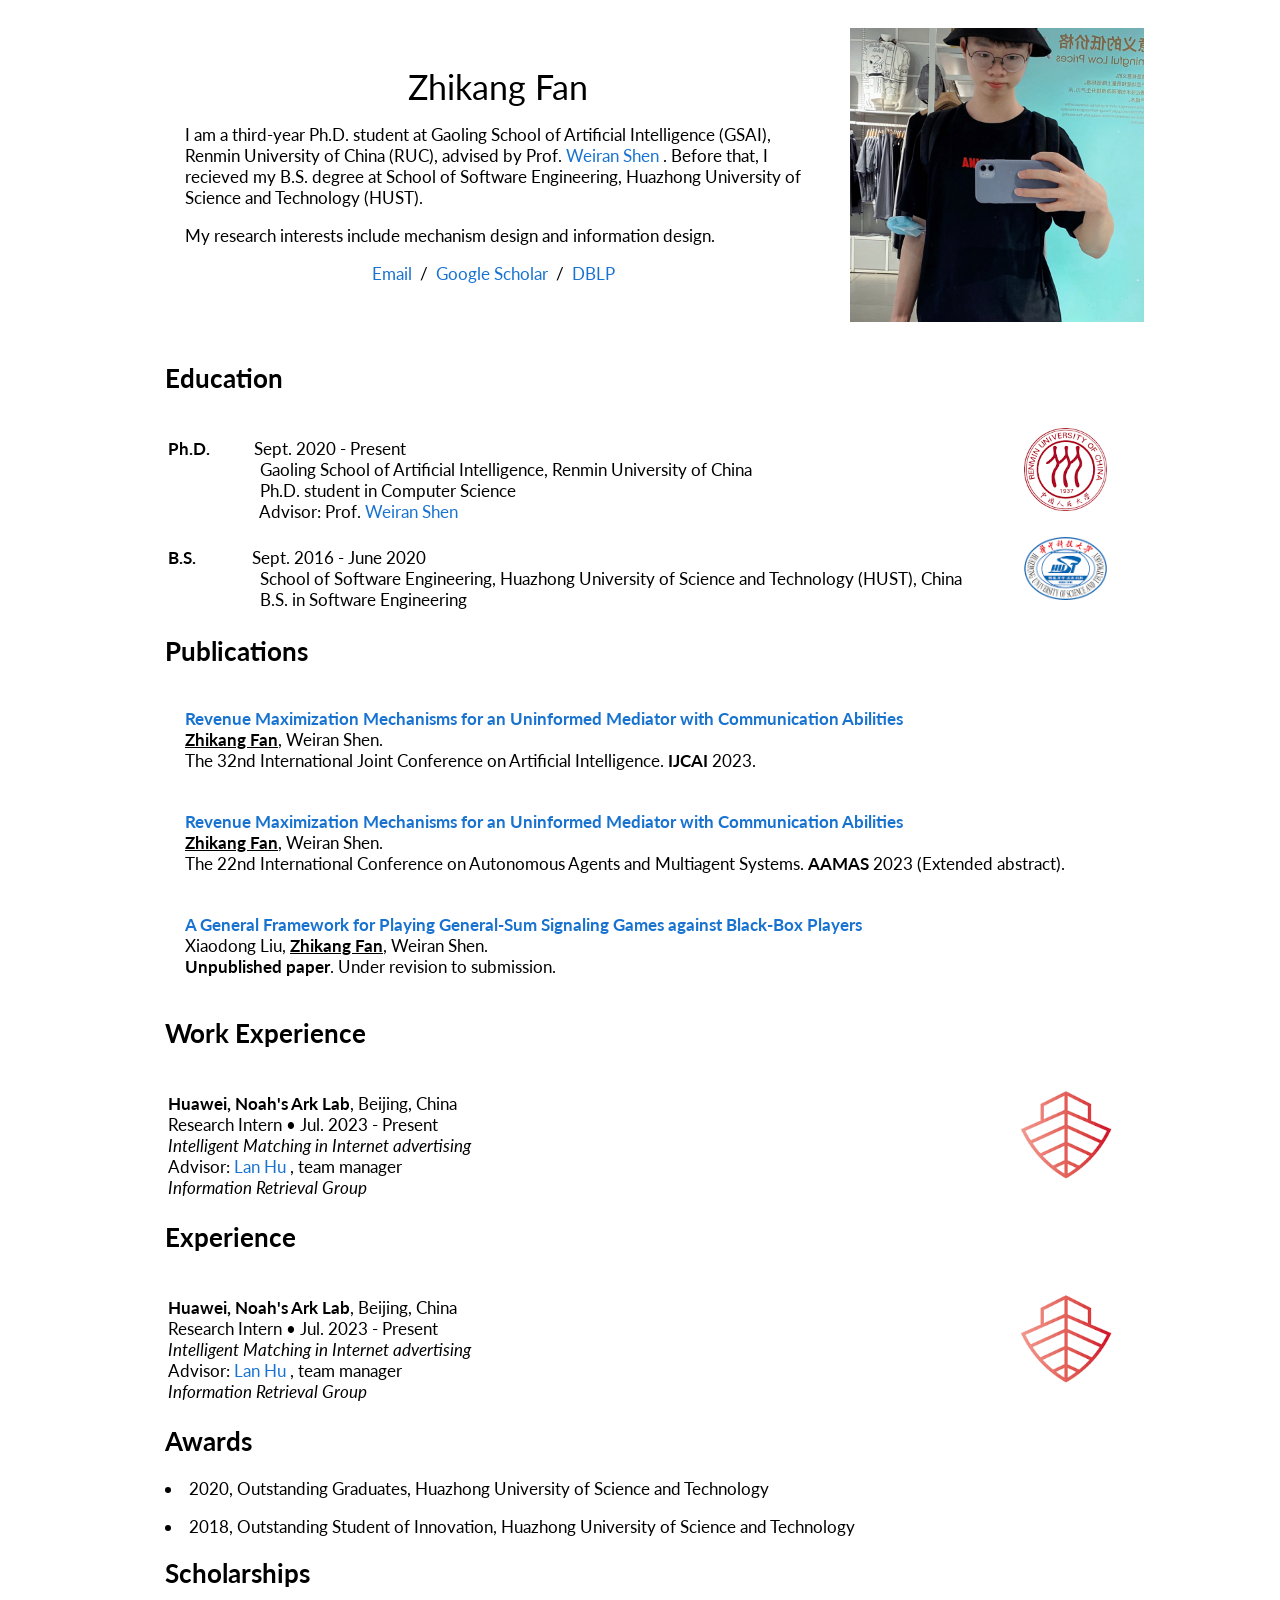
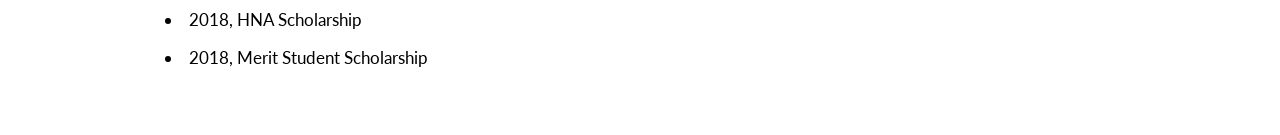
==== index.html @ 3c4a607e "update paper" ====
<!DOCTYPE HTML PUBLIC "-//W3C//DTD HTML 4.01 Transitional//EN">
<html>

<head>
  <meta name=viewport content="width=800">
  <meta name="generator" content="HTML Tidy for Linux/x86 (vers 11 February 2007), see www.w3.org">
  <style type="text/css">
    /* Color scheme stolen from Sergey Karayev */
    
    a {
      color: #1772d0;
      text-decoration: none;
    }
    
    a:focus,
    a:hover {
      color: #f09228;
      text-decoration: none;
    }
    
    body,
    td,
    th,
    tr,
    p,
    a {
      font-family: 'Lato', Verdana, Helvetica, sans-serif;
      font-size: 17px
    }
    
    strong {
      font-family: 'Lato', Verdana, Helvetica, sans-serif;
      font-size: 17px;
    }
    
    heading {
      font-family: 'Lato', Verdana, Helvetica, sans-serif;
      font-size: 24px;
    }
    
    papertitle {
      font-family: 'Lato', Verdana, Helvetica, sans-serif;
      font-size: 17px;
      font-weight: 700
    }
    
    name {
      font-family: 'Lato', Verdana, Helvetica, sans-serif;
      font-size: 34px;
    }
    
    .one {
      width: 160px;
      height: 160px;
      position: relative;
    }
    
    .two {
      width: 160px;
      height: 160px;
      position: absolute;
      transition: opacity .2s ease-in-out;
      -moz-transition: opacity .2s ease-in-out;
      -webkit-transition: opacity .2s ease-in-out;
    }
    
    .fade {
      transition: opacity .2s ease-in-out;
      -moz-transition: opacity .2s ease-in-out;
      -webkit-transition: opacity .2s ease-in-out;
    }
    
    span.highlight {
      background-color: #ffffd0;
    }
  </style>
  <link rel="icon" type="image/png" href="images/UCSD.png">
  <title>Zhikang Fan</title>
  <meta http-equiv="Content-Type" content="text/html; charset=us-ascii">
  <link href='https://fonts.googleapis.com/css?family=Lato:400,700,400italic,700italic' rel='stylesheet' type='text/css'>
</head>

<body>
  <table width="950" border="0" align="center" cellspacing="0" cellpadding="0">
    <tr>
      <td>
        <table width="100%" align="center" border="0" cellspacing="0" cellpadding="20">
          <tr>
            <td width="70%" valign="middle">
              <p align="center">
                <name>Zhikang Fan</name>
              </p>
              <p>I am a third-year Ph.D. student at Gaoling School of Artificial Intelligence (GSAI), Renmin University of China (RUC), 
                advised by Prof. <a href="https://www.weiran-shen.info/"> Weiran Shen </a>. 
                Before that, I recieved my B.S. degree at School of Software Engineering, Huazhong University of Science and Technology (HUST).
              </p>
                 
              </p>
              <p>
                My research interests include mechanism design and information design. 
                
                <!--I am fortunate to be a recipient of <a href="https://research.ibm.com/university/awards/fellowships.html">IBM PhD Fellowship </a>! -->
              </p>
              <!-- <p> In the summer of 2019, I studied at <a href="https://www.ml.cmu.edu/">Machine Learning Department of Carnegie Mellon University (CMU)</a> as research intern, advised by <a href="http://zacklipton.com/"> Prof. Zachary C. Lipton</a> and <a href="http://www.cs.cmu.edu/~epxing/">Prof. Eric P. Xing</a>.
                  During my undergraduate, I was a research assistant at <a href="http://www.thuir.cn/">Information Retrieval Group</a> of Tsinghua University (THU), advised by <a href="http://www.thuir.cn/group/~YQLiu/">Prof. Yiqun Liu</a>. I once interned at <a href="http://eecs.pku.edu.cn/EN/Research/KeyLabs/Detail_KeyLabs/?ID=6136">Key Laboratory of Computational Linguistics</a> of Peking University (PKU) advised by <a href="http://eecs.pku.edu.cn/EN/People/Faculty/Detail/?ID=6027"> Prof. Baobao Chang</a> .  -->
          
              <!-- </p> -->
              <p align=center>
                <a href="mailto:fanzhikang@ruc.edu.cn">Email</a> &nbsp/&nbsp
                <a href="">Google Scholar</a> &nbsp/&nbsp
                <a href="">DBLP</a> &nbsp
                
              </p>
            </td>
            <td width="100%">
              <img src="images/photo.jpg" width="120%">
            </td>
          </tr>
        </table>
      
        <!-- research -->

        <!-- Education -->
        <div class="w3-container w3-padding-32" id="Publications"></div>
            <h2>Education</h2>
            <table>
                <tbody><tr>
                    <td width="90%">
                        <br>
                        <strong>Ph.D.</strong> &nbsp&nbsp&nbsp&nbsp&nbsp&nbsp&nbsp&nbsp&nbsp Sept. 2020 - Present  <br> 
                        &nbsp&nbsp&nbsp&nbsp&nbsp&nbsp&nbsp&nbsp&nbsp &nbsp &nbsp&nbsp &nbsp &nbsp &nbsp&nbsp&nbsp Gaoling School of Artificial Intelligence, Renmin University of China<br>
                        &nbsp&nbsp&nbsp&nbsp&nbsp&nbsp&nbsp&nbsp&nbsp &nbsp &nbsp&nbsp &nbsp &nbsp &nbsp&nbsp&nbsp Ph.D. student in Computer Science
                        <br> &nbsp&nbsp&nbsp&nbsp&nbsp&nbsp&nbsp&nbsp&nbsp &nbsp &nbsp&nbsp &nbsp &nbsp &nbsp&nbsp&nbsp Advisor: Prof. <a href="https://www.weiran-shen.info/"> Weiran Shen </a><br>
                        <!-- &nbsp&nbsp&nbsp&nbsp&nbsp&nbsp&nbsp&nbsp&nbsp &nbsp &nbsp&nbsp &nbsp &nbsp &nbsp&nbsp&nbsp Research interests: algorithmic debiasing  and natural language processing <br> -->
                        <!-- &nbsp&nbsp&nbsp&nbsp&nbsp&nbsp&nbsp&nbsp&nbsp &nbsp &nbsp&nbsp &nbsp &nbsp &nbsp&nbsp&nbsp Jan 2020 to Jan 2025 expected. -->
                    </td>
                    <td width="10%">
                      <img src="images/ruc.png" width="90%" style="display: block; margin-left: auto; margin-right: auto;">
                    </td>
                  </tr>
                  <tr>
                  <td width="90%">
                      <br>
                      <strong> B.S. </strong> &nbsp&nbsp&nbsp&nbsp&nbsp&nbsp&nbsp&nbsp&nbsp&nbsp&nbsp&nbsp Sept. 2016 - June 2020 <br>
                      &nbsp&nbsp&nbsp&nbsp&nbsp&nbsp&nbsp&nbsp&nbsp &nbsp &nbsp&nbsp &nbsp &nbsp &nbsp&nbsp&nbsp School of Software Engineering, Huazhong University of Science and Technology (HUST), China<br>
                      &nbsp&nbsp&nbsp&nbsp&nbsp&nbsp&nbsp&nbsp&nbsp &nbsp &nbsp&nbsp &nbsp &nbsp &nbsp&nbsp&nbsp  B.S. in Software Engineering<br> 
                      <!-- &nbsp&nbsp&nbsp&nbsp&nbsp&nbsp&nbsp&nbsp&nbsp &nbsp &nbsp&nbsp &nbsp &nbsp &nbsp&nbsp&nbsp Mar. 2016 to 2019 -->
                  </td>
                  <td width="10%">
                    <img src="images/hust.png" width="90%" style="display: block; margin-left: auto; margin-right: auto;">
                  </td>
                </tr>
                <tr>
                  <!-- <td width="90%">
                      &nbsp&nbsp&nbsp&nbsp&nbsp&nbsp&nbsp&nbsp&nbsp &nbsp &nbsp&nbsp &nbsp &nbsp &nbsp&nbsp&nbsp School of Life Science, Beijing Normal University, China<br>
                      &nbsp&nbsp&nbsp&nbsp&nbsp&nbsp&nbsp&nbsp&nbsp &nbsp &nbsp&nbsp &nbsp &nbsp &nbsp&nbsp&nbsp Biology Sciencee<br>
                      &nbsp&nbsp&nbsp&nbsp&nbsp&nbsp&nbsp&nbsp&nbsp &nbsp &nbsp&nbsp &nbsp &nbsp &nbsp&nbsp&nbsp Sept.2015 to Sept. 2016 
                  </td> -->
                  <!--
                  <td width="10%">
                    <img src="images/mit-logo.png" width="100%" style="display: block; margin-left: auto; margin-right: auto;">
                  </td>
                -->
                </tr>
              </tbody></table>
        </div>

        <!-- Publications -->

        <div class="w3-container w3-padding-32" id="Publications"></div>
            <h2>Publications</h2>
            <!-- IJCAI -->
        <table width="100%" align="center" border="0" cellspacing="0" cellpadding="20">
            <tr>
              <!--<td width="40%">
                <img src="images/aaai2023.png" width="85%">
              </td>-->
              <td width="100%" valign="middle">
                <div class="title">
                  <a href=""><b>Revenue Maximization Mechanisms for an Uninformed Mediator with Communication Abilities</b></a>
                </div>
                <div class="authors">
                    <u><strong>Zhikang Fan</strong></u>, Weiran Shen.<br>
                </div>
                <div class="venue">
                  The 32nd International Joint Conference on Artificial Intelligence. <strong>IJCAI</strong> 2023.<br>     
                </div>        
              </td>
            </tr> 
          <!-- AAMAS -->
          <table width="100%" align="center" border="0" cellspacing="0" cellpadding="20">
              <tr>
                <!--<td width="40%">
                  <img src="images/aaai2023.png" width="85%">
                </td>-->
                <td width="100%" valign="middle">
                  <div class="title">
                    <a href=""><b>Revenue Maximization Mechanisms for an Uninformed Mediator with Communication Abilities</b></a>
                  </div>
                  <div class="authors">
                      <u><strong>Zhikang Fan</strong></u>, Weiran Shen.<br>
                  </div>
                  <div class="venue">
                    The 22nd International Conference on Autonomous Agents and Multiagent Systems. <strong>AAMAS </strong> 2023 (Extended abstract).<br>     
                  </div>        
                </td>
              </tr>
          </table>
          <!-- Under review -->
          <!--
          <table width="100%" align="center" border="0" cellspacing="0" cellpadding="20">
            <tr>
              <td width="100%" valign="middle">
                <div class="title">
                  <a href=""><b>A Fast Algorithm for k-Memory Messaging Scheme Design in Dynamic Environments with a Far-Sighted Receiver</b></a>
                </div>
                <div class="authors">
                    <u><strong>Zhikang Fan</strong></u>, Weiran Shen.<br>
                </div>
                <div class="venue">
                <strong>Unpublished paper</strong>. Under revision to submission. <br>    
                </div>        
              </td>
            </tr>
          </table> -->
            
          <table width="100%" align="center" border="0" cellspacing="0" cellpadding="20">
            <tr>
              <!--<td width="40%">
                <img src="images/aaai2023.png" width="85%">
              </td>-->
              <td width="100%" valign="middle">
                <div class="title">
                  <a href=""><b>A General Framework for Playing General-Sum Signaling Games against Black-Box Players</b></a>
                </div>
                <div class="authors">
                    Xiaodong Liu,
                    <u><strong>Zhikang Fan</strong></u>, 
                    Weiran Shen.<br>
                </div>
                <div class="venue">
                <strong>Unpublished paper</strong>. Under revision to submission. <br>    
                </div>        
              </td>
            </tr>
          </table>
          
        </div>

        <!-- Work Experience -->
        <div class="w3-container w3-padding-32" id="Work Experience">
            <h2>Work Experience</h2>
            <table>
                <tbody>
                  <!-- Huawei -->
                  <tr>
                      <td width="90%">
                          <br><b>Huawei, Noah's Ark Lab</b></a>, Beijing, China<br>
                          Research Intern &bull; Jul. 2023 - Present<br>
                          <i>Intelligent Matching in Internet advertising</i><br>
                          Advisor: <a href="https://www.microsoft.com/en-us/research/people/kanren/"> Lan Hu </a>, team manager<br>
                          <i>Information Retrieval Group</i>
                      </td>
          
                      <td width="30%">
                            <img src="images/noah.png" width="100%" style="display: block; margin-left: auto; margin-right: auto;">
                      </td>
                  </tr>
                </tbody>
              </table>
        </div>

        <!-- Experience -->
        <div class="w3-container w3-padding-32" id="Experience">
            <h2>Experience</h2>
            <table>
                <tbody>
                  <!-- Huawei -->
                  <tr>
                      <td width="90%">
                          <br><b>Huawei, Noah's Ark Lab</b></a>, Beijing, China<br>
                          Research Intern &bull; Jul. 2023 - Present<br>
                          <i>Intelligent Matching in Internet advertising</i><br>
                          Advisor: <a href="https://www.microsoft.com/en-us/research/people/kanren/"> Lan Hu </a>, team manager<br>
                          <i>Information Retrieval Group</i>
                      </td>
          
                      <td width="30%">
                            <img src="images/noah.png" width="100%" style="display: block; margin-left: auto; margin-right: auto;">
                      </td>
                  </tr>
                </tbody>
              </table>
        </div> 

     
        <!-- Projects -->

        <!-- honors and awards -->  
        <div class="w3-container w3-padding-32" id="award">
            <h2>Awards</h2>
            <p><li> 2020, Outstanding Graduates, Huazhong University of Science and Technology</p>
            <p><li> 2018, Outstanding Student of Innovation, Huazhong University of Science and Technology</li></p>               
        </div> 

        <!-- scholarships -->
        <div class="w3-container w3-padding-32" id="scholarships">
            <h2>Scholarships</h2>
            <p><li> 2018, HNA Scholarship</p>
            <p><li> 2018, Merit Student Scholarship</p>
            <br><br>
        </div> 
        

       <script type="text/javascript">
          var gaJsHost = (("https:" == document.location.protocol) ? "https://ssl." : "http://www.");
          document.write(unescape("%3Cscript src='" + gaJsHost + "google-analytics.com/ga.js' type='text/javascript'%3E%3C/script%3E"));
        </script>
        <script type="text/javascript">
          try {
            var pageTracker = _gat._getTracker("UA-7580334-1");
            pageTracker._trackPageview();
          } catch (err) {}
        </script>
        </td>
    </tr>
  </table>
</body>

</html>
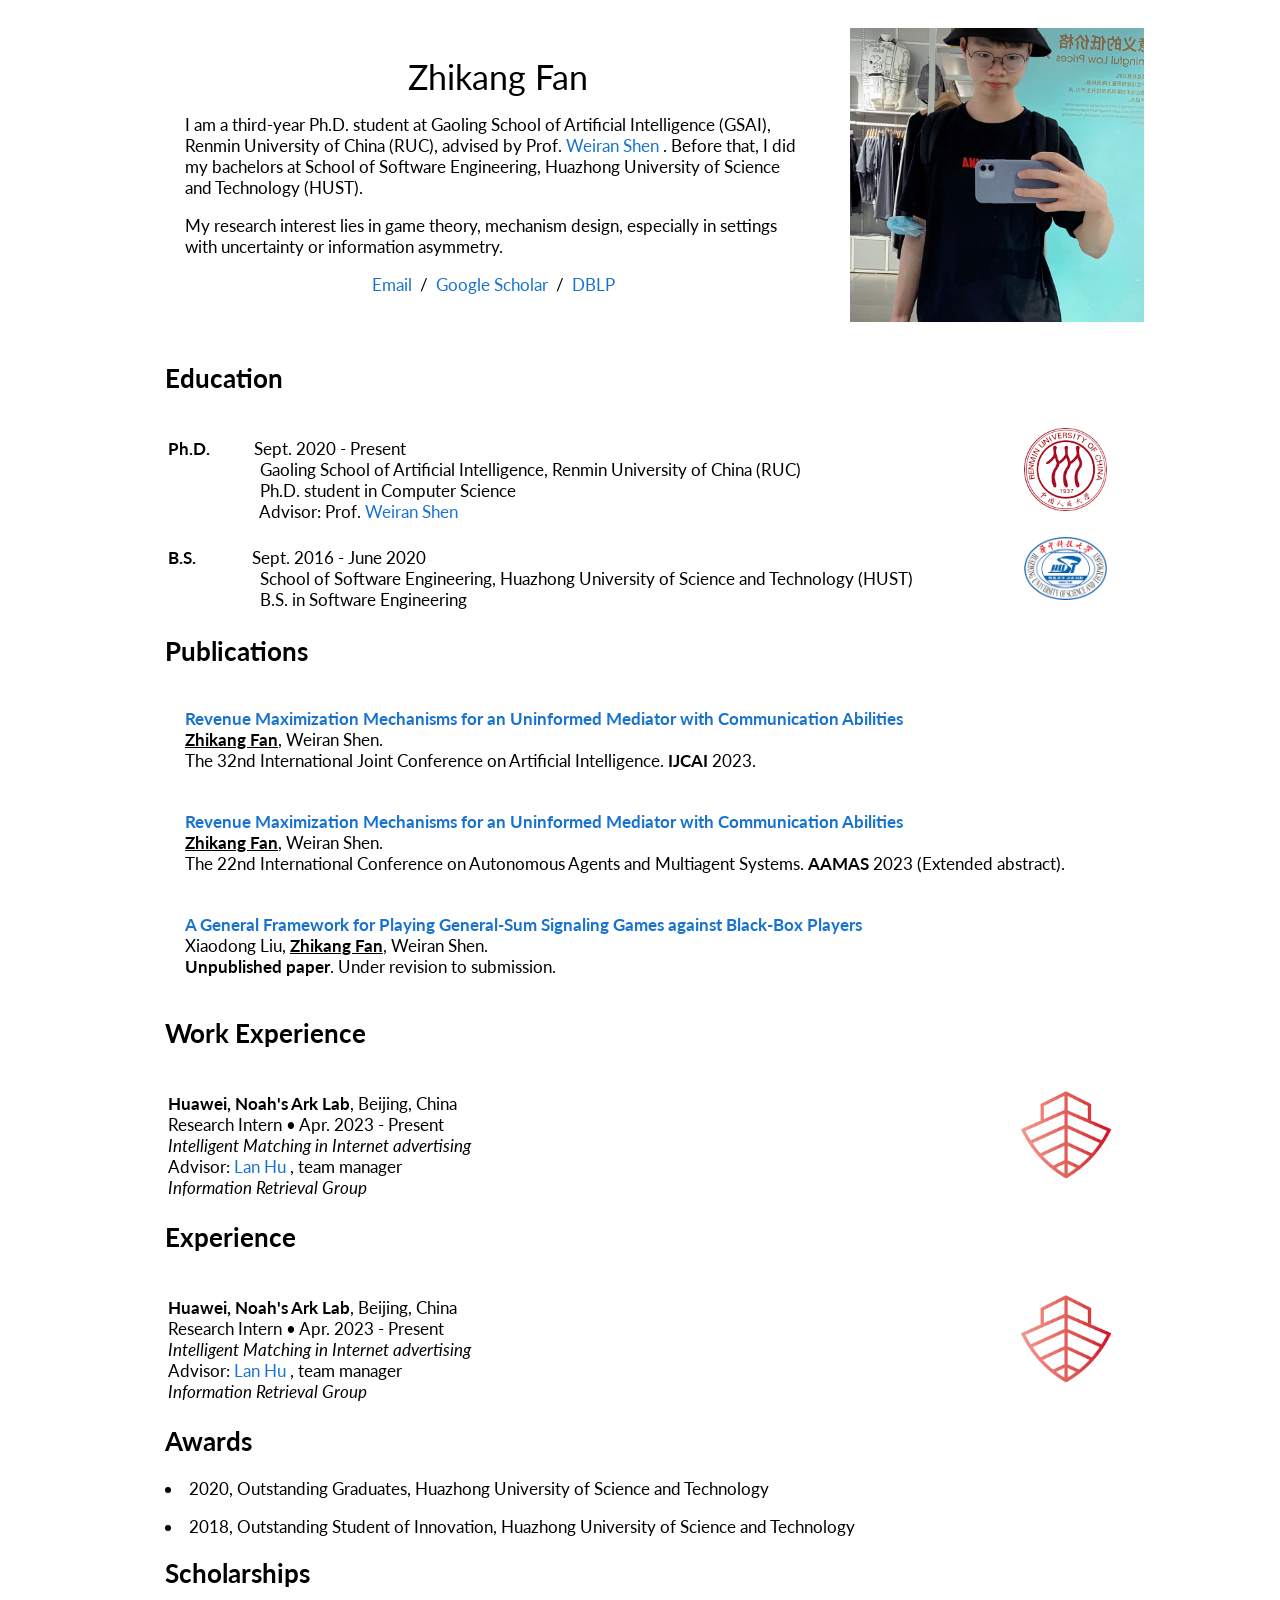
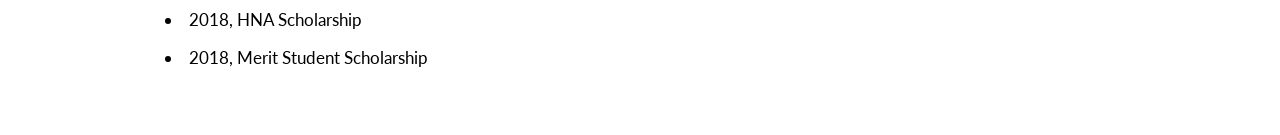
==== commit 7dea6844: "update index.html" ====
--- a/index.html
+++ b/index.html
@@ -92,12 +92,12 @@
               </p>
               <p>I am a third-year Ph.D. student at Gaoling School of Artificial Intelligence (GSAI), Renmin University of China (RUC), 
                 advised by Prof. <a href="https://www.weiran-shen.info/"> Weiran Shen </a>. 
-                Before that, I recieved my B.S. degree at School of Software Engineering, Huazhong University of Science and Technology (HUST).
+                Before that, I did my bachelors at School of Software Engineering, Huazhong University of Science and Technology (HUST).
               </p>
                  
               </p>
               <p>
-                My research interests include mechanism design and information design. 
+                My research interest lies in game theory, mechanism design, especially in settings with uncertainty or information asymmetry.
                 
                 <!--I am fortunate to be a recipient of <a href="https://research.ibm.com/university/awards/fellowships.html">IBM PhD Fellowship </a>! -->
               </p>
@@ -118,8 +118,8 @@
           </tr>
         </table>
       
-        <!-- research -->
-
+
+        
         <!-- Education -->
         <div class="w3-container w3-padding-32" id="Publications"></div>
             <h2>Education</h2>
@@ -128,7 +128,7 @@
                     <td width="90%">
                         <br>
                         <strong>Ph.D.</strong> &nbsp&nbsp&nbsp&nbsp&nbsp&nbsp&nbsp&nbsp&nbsp Sept. 2020 - Present  <br> 
-                        &nbsp&nbsp&nbsp&nbsp&nbsp&nbsp&nbsp&nbsp&nbsp &nbsp &nbsp&nbsp &nbsp &nbsp &nbsp&nbsp&nbsp Gaoling School of Artificial Intelligence, Renmin University of China<br>
+                        &nbsp&nbsp&nbsp&nbsp&nbsp&nbsp&nbsp&nbsp&nbsp &nbsp &nbsp&nbsp &nbsp &nbsp &nbsp&nbsp&nbsp Gaoling School of Artificial Intelligence, Renmin University of China (RUC)<br>
                         &nbsp&nbsp&nbsp&nbsp&nbsp&nbsp&nbsp&nbsp&nbsp &nbsp &nbsp&nbsp &nbsp &nbsp &nbsp&nbsp&nbsp Ph.D. student in Computer Science
                         <br> &nbsp&nbsp&nbsp&nbsp&nbsp&nbsp&nbsp&nbsp&nbsp &nbsp &nbsp&nbsp &nbsp &nbsp &nbsp&nbsp&nbsp Advisor: Prof. <a href="https://www.weiran-shen.info/"> Weiran Shen </a><br>
                         <!-- &nbsp&nbsp&nbsp&nbsp&nbsp&nbsp&nbsp&nbsp&nbsp &nbsp &nbsp&nbsp &nbsp &nbsp &nbsp&nbsp&nbsp Research interests: algorithmic debiasing  and natural language processing <br> -->
@@ -142,7 +142,7 @@
                   <td width="90%">
                       <br>
                       <strong> B.S. </strong> &nbsp&nbsp&nbsp&nbsp&nbsp&nbsp&nbsp&nbsp&nbsp&nbsp&nbsp&nbsp Sept. 2016 - June 2020 <br>
-                      &nbsp&nbsp&nbsp&nbsp&nbsp&nbsp&nbsp&nbsp&nbsp &nbsp &nbsp&nbsp &nbsp &nbsp &nbsp&nbsp&nbsp School of Software Engineering, Huazhong University of Science and Technology (HUST), China<br>
+                      &nbsp&nbsp&nbsp&nbsp&nbsp&nbsp&nbsp&nbsp&nbsp &nbsp &nbsp&nbsp &nbsp &nbsp &nbsp&nbsp&nbsp School of Software Engineering, Huazhong University of Science and Technology (HUST)<br>
                       &nbsp&nbsp&nbsp&nbsp&nbsp&nbsp&nbsp&nbsp&nbsp &nbsp &nbsp&nbsp &nbsp &nbsp &nbsp&nbsp&nbsp  B.S. in Software Engineering<br> 
                       <!-- &nbsp&nbsp&nbsp&nbsp&nbsp&nbsp&nbsp&nbsp&nbsp &nbsp &nbsp&nbsp &nbsp &nbsp &nbsp&nbsp&nbsp Mar. 2016 to 2019 -->
                   </td>
@@ -164,6 +164,13 @@
                 </tr>
               </tbody></table>
         </div>
+
+        <!-- research
+        <div class="w3-container w3-padding-32" id="scholarships">
+            <h2>Research</h2>
+            <p> My research interest lies in game theory, mechanism design, especially in settings with uncertainty or information asymmetry.</p>
+        </div> 
+        -->
 
         <!-- Publications -->
 
@@ -256,7 +263,7 @@
                   <tr>
                       <td width="90%">
                           <br><b>Huawei, Noah's Ark Lab</b></a>, Beijing, China<br>
-                          Research Intern &bull; Jul. 2023 - Present<br>
+                          Research Intern &bull; Apr. 2023 - Present<br>
                           <i>Intelligent Matching in Internet advertising</i><br>
                           Advisor: <a href="https://www.microsoft.com/en-us/research/people/kanren/"> Lan Hu </a>, team manager<br>
                           <i>Information Retrieval Group</i>
@@ -279,7 +286,7 @@
                   <tr>
                       <td width="90%">
                           <br><b>Huawei, Noah's Ark Lab</b></a>, Beijing, China<br>
-                          Research Intern &bull; Jul. 2023 - Present<br>
+                          Research Intern &bull; Apr. 2023 - Present<br>
                           <i>Intelligent Matching in Internet advertising</i><br>
                           Advisor: <a href="https://www.microsoft.com/en-us/research/people/kanren/"> Lan Hu </a>, team manager<br>
                           <i>Information Retrieval Group</i>
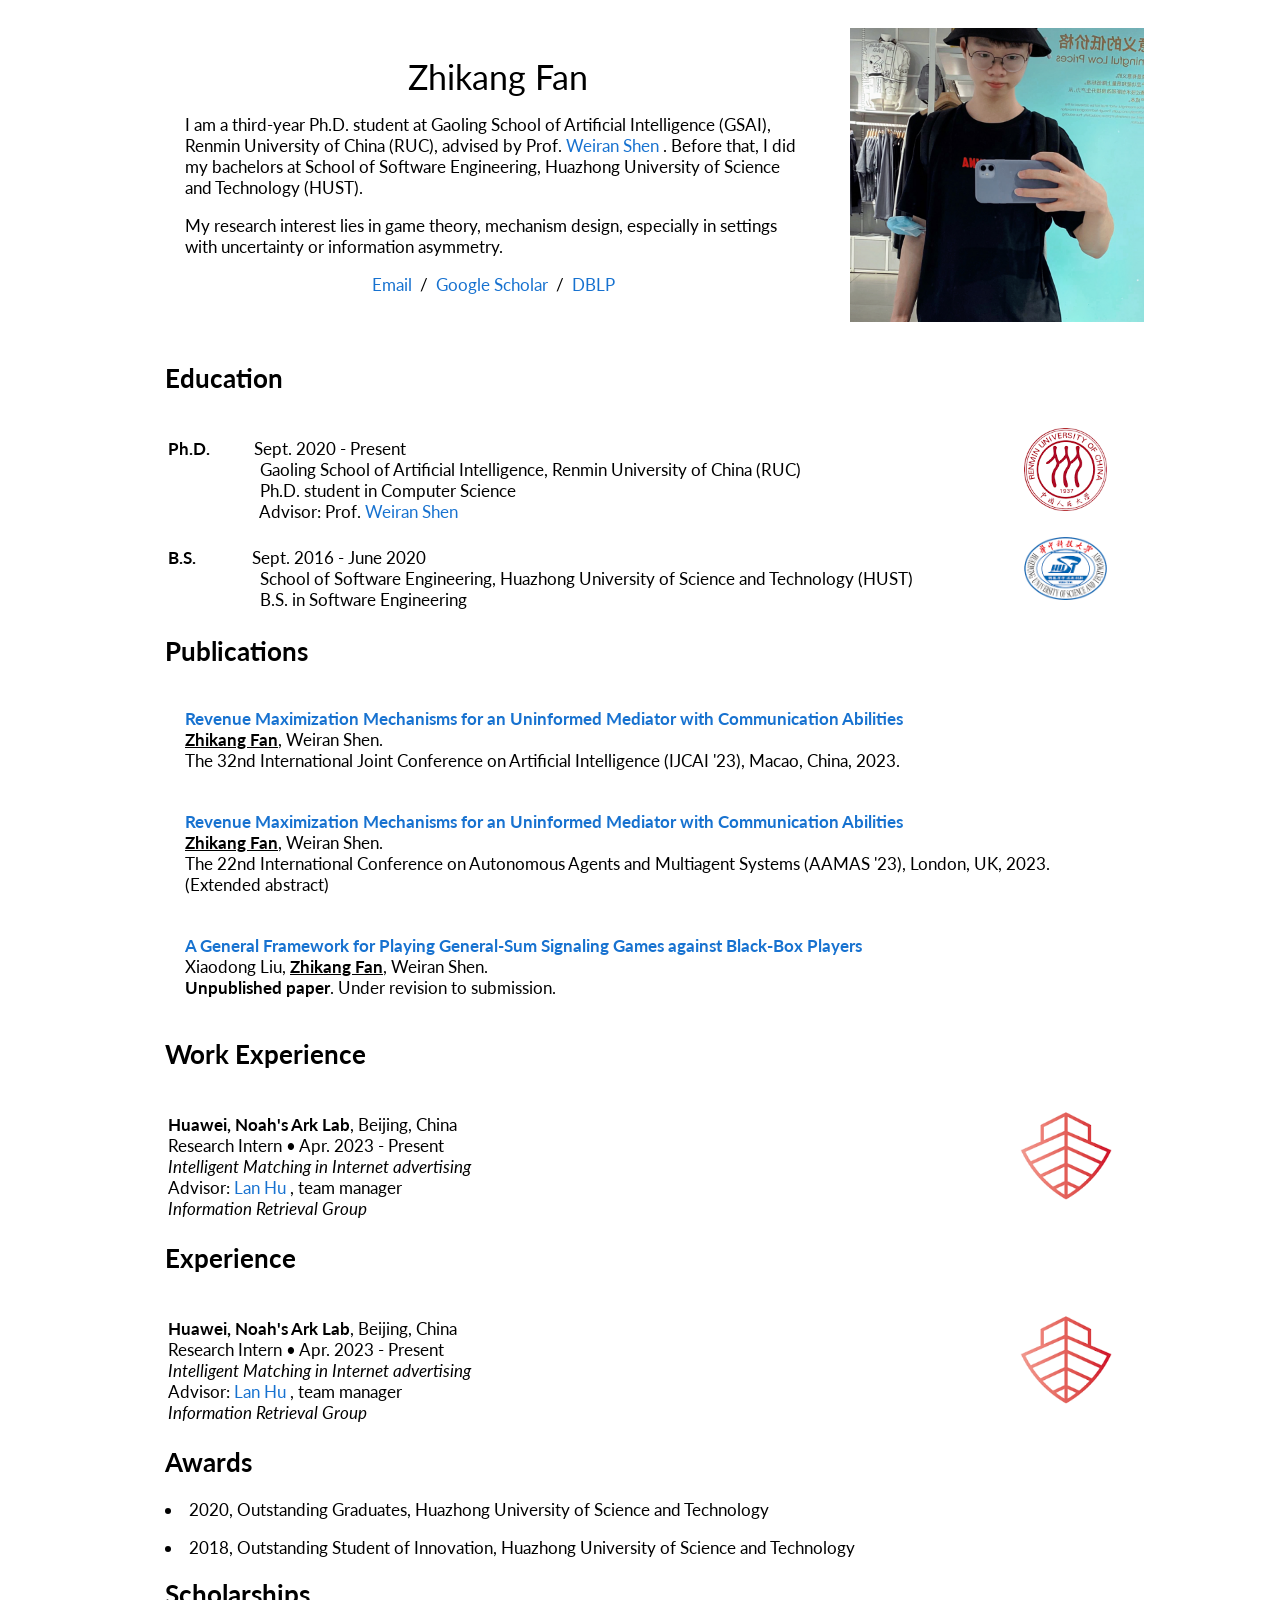
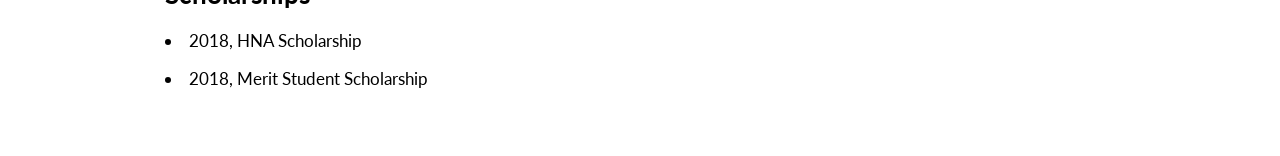
==== commit dd55f196: "update index.html" ====
--- a/index.html
+++ b/index.html
@@ -190,7 +190,7 @@
                     <u><strong>Zhikang Fan</strong></u>, Weiran Shen.<br>
                 </div>
                 <div class="venue">
-                  The 32nd International Joint Conference on Artificial Intelligence. <strong>IJCAI</strong> 2023.<br>     
+                  The 32nd International Joint Conference on Artificial Intelligence (IJCAI '23), Macao, China, 2023.
                 </div>        
               </td>
             </tr> 
@@ -208,7 +208,7 @@
                       <u><strong>Zhikang Fan</strong></u>, Weiran Shen.<br>
                   </div>
                   <div class="venue">
-                    The 22nd International Conference on Autonomous Agents and Multiagent Systems. <strong>AAMAS </strong> 2023 (Extended abstract).<br>     
+                    The 22nd International Conference on Autonomous Agents and Multiagent Systems (AAMAS '23), London, UK, 2023. (Extended abstract)   
                   </div>        
                 </td>
               </tr>
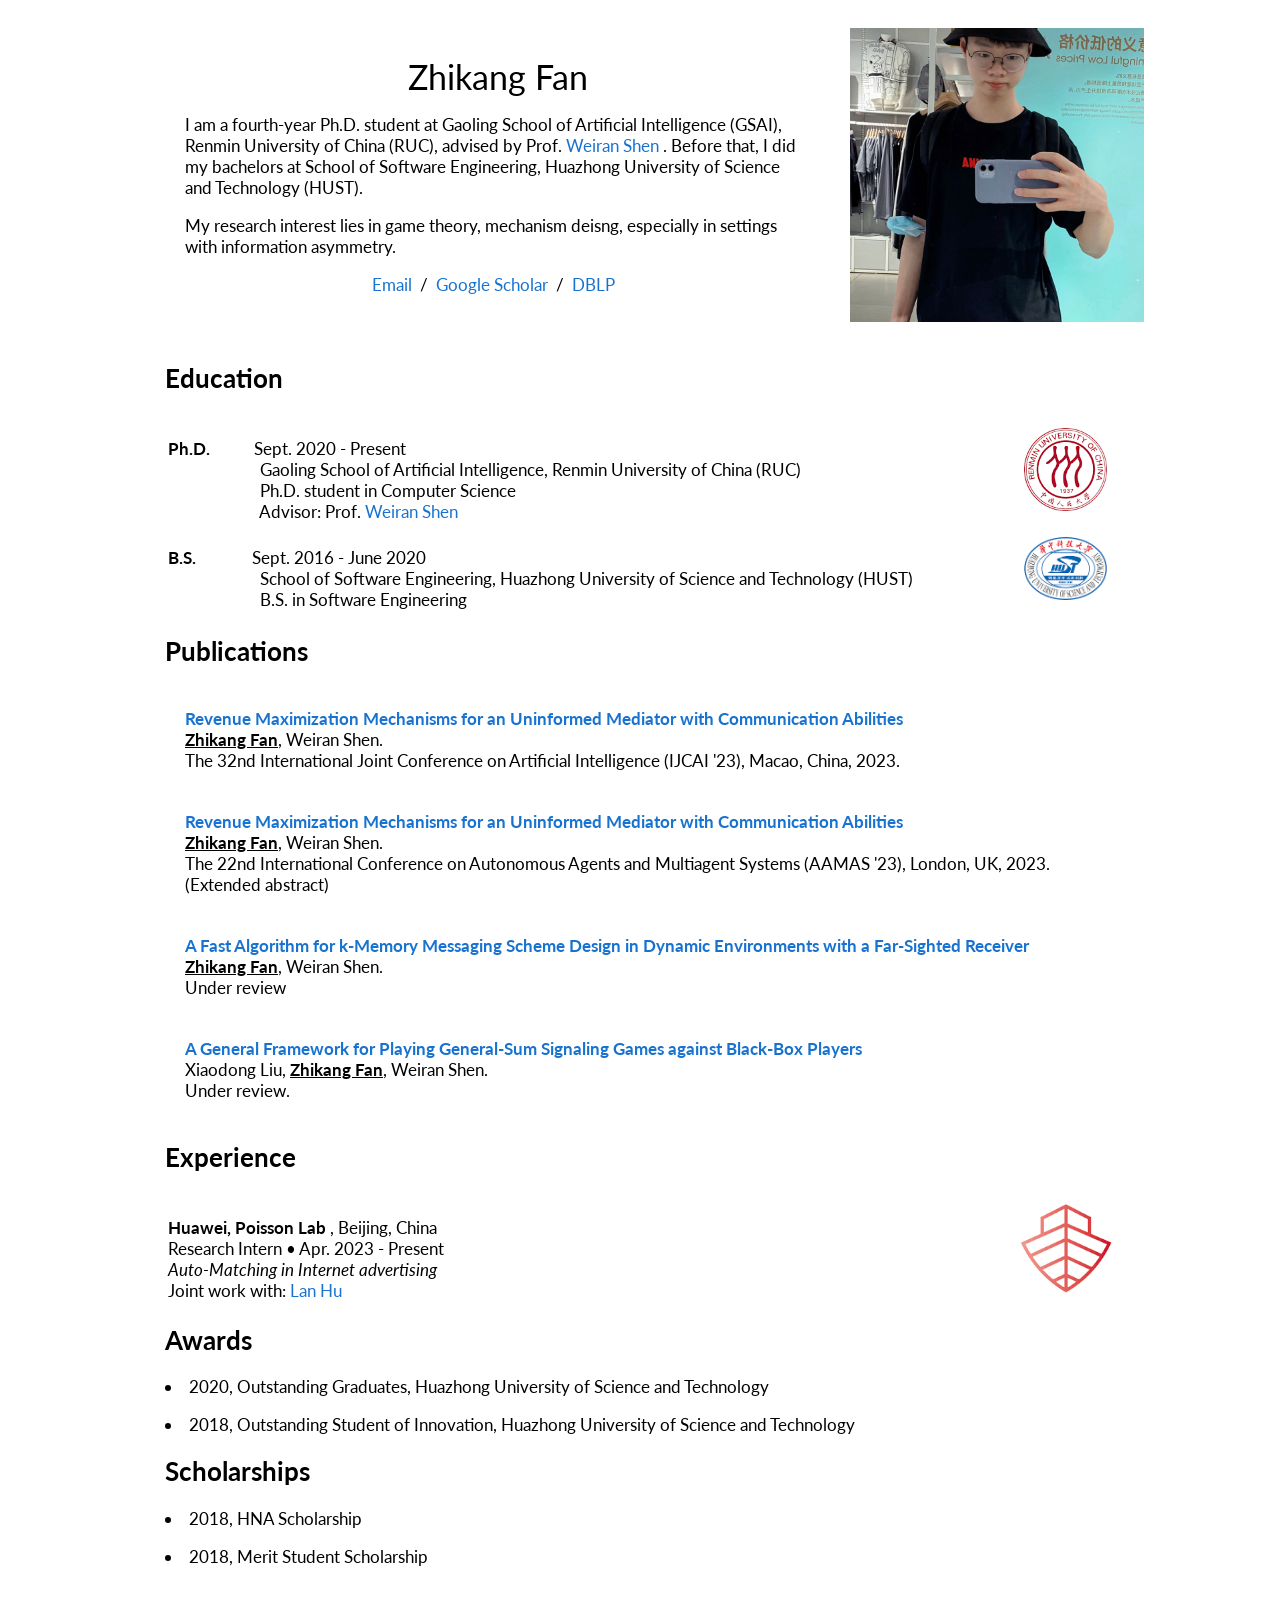
==== commit cba9a645: "update index.html 2024.1" ====
--- a/index.html
+++ b/index.html
@@ -90,14 +90,14 @@
               <p align="center">
                 <name>Zhikang Fan</name>
               </p>
-              <p>I am a third-year Ph.D. student at Gaoling School of Artificial Intelligence (GSAI), Renmin University of China (RUC), 
+              <p>I am a fourth-year Ph.D. student at Gaoling School of Artificial Intelligence (GSAI), Renmin University of China (RUC), 
                 advised by Prof. <a href="https://www.weiran-shen.info/"> Weiran Shen </a>. 
                 Before that, I did my bachelors at School of Software Engineering, Huazhong University of Science and Technology (HUST).
               </p>
                  
               </p>
               <p>
-                My research interest lies in game theory, mechanism design, especially in settings with uncertainty or information asymmetry.
+                My research interest lies in game theory, mechanism deisng, especially in settings with information asymmetry.
                 
                 <!--I am fortunate to be a recipient of <a href="https://research.ibm.com/university/awards/fellowships.html">IBM PhD Fellowship </a>! -->
               </p>
@@ -107,7 +107,7 @@
               <!-- </p> -->
               <p align=center>
                 <a href="mailto:fanzhikang@ruc.edu.cn">Email</a> &nbsp/&nbsp
-                <a href="">Google Scholar</a> &nbsp/&nbsp
+                <a href="https://scholar.google.com/citations?hl=en&user=8yiKrj8AAAAJ">Google Scholar</a> &nbsp/&nbsp
                 <a href="">DBLP</a> &nbsp
                 
               </p>
@@ -184,7 +184,7 @@
               </td>-->
               <td width="100%" valign="middle">
                 <div class="title">
-                  <a href=""><b>Revenue Maximization Mechanisms for an Uninformed Mediator with Communication Abilities</b></a>
+                  <a href="https://www.ijcai.org/proceedings/2023/0300.pdf"><b>Revenue Maximization Mechanisms for an Uninformed Mediator with Communication Abilities</b></a>
                 </div>
                 <div class="authors">
                     <u><strong>Zhikang Fan</strong></u>, Weiran Shen.<br>
@@ -202,7 +202,7 @@
                 </td>-->
                 <td width="100%" valign="middle">
                   <div class="title">
-                    <a href=""><b>Revenue Maximization Mechanisms for an Uninformed Mediator with Communication Abilities</b></a>
+                    <a href="https://www.southampton.ac.uk/~eg/AAMAS2023/pdfs/p2922.pdf"><b>Revenue Maximization Mechanisms for an Uninformed Mediator with Communication Abilities</b></a>
                   </div>
                   <div class="authors">
                       <u><strong>Zhikang Fan</strong></u>, Weiran Shen.<br>
@@ -214,7 +214,7 @@
               </tr>
           </table>
           <!-- Under review -->
-          <!--
+          
           <table width="100%" align="center" border="0" cellspacing="0" cellpadding="20">
             <tr>
               <td width="100%" valign="middle">
@@ -225,11 +225,12 @@
                     <u><strong>Zhikang Fan</strong></u>, Weiran Shen.<br>
                 </div>
                 <div class="venue">
-                <strong>Unpublished paper</strong>. Under revision to submission. <br>    
-                </div>        
+                  Under review
+                <!-- <strong>Unpublished paper</strong>. Under revision to submission. <br>    -->
+                </div>
               </td>
             </tr>
-          </table> -->
+          </table>
             
           <table width="100%" align="center" border="0" cellspacing="0" cellpadding="20">
             <tr>
@@ -246,7 +247,9 @@
                     Weiran Shen.<br>
                 </div>
                 <div class="venue">
-                <strong>Unpublished paper</strong>. Under revision to submission. <br>    
+                  Under review.
+                <!--
+                  <strong>Unpublished paper</strong>. Under revision to submission. <br>   --> 
                 </div>        
               </td>
             </tr>
@@ -254,18 +257,18 @@
           
         </div>
 
-        <!-- Work Experience -->
+        <!-- Work Experience 
         <div class="w3-container w3-padding-32" id="Work Experience">
             <h2>Work Experience</h2>
             <table>
-                <tbody>
-                  <!-- Huawei -->
+                <tbody> -->
+                  <!-- Huawei 
                   <tr>
                       <td width="90%">
                           <br><b>Huawei, Noah's Ark Lab</b></a>, Beijing, China<br>
                           Research Intern &bull; Apr. 2023 - Present<br>
                           <i>Intelligent Matching in Internet advertising</i><br>
-                          Advisor: <a href="https://www.microsoft.com/en-us/research/people/kanren/"> Lan Hu </a>, team manager<br>
+                          Advisor: <a href=""> Lan Hu </a>, team manager<br>
                           <i>Information Retrieval Group</i>
                       </td>
           
@@ -275,8 +278,8 @@
                   </tr>
                 </tbody>
               </table>
-        </div>
-
+        </div> -->
+        
         <!-- Experience -->
         <div class="w3-container w3-padding-32" id="Experience">
             <h2>Experience</h2>
@@ -285,11 +288,11 @@
                   <!-- Huawei -->
                   <tr>
                       <td width="90%">
-                          <br><b>Huawei, Noah's Ark Lab</b></a>, Beijing, China<br>
+                          <br><b>Huawei, Poisson Lab </b></a>, Beijing, China<br>
                           Research Intern &bull; Apr. 2023 - Present<br>
-                          <i>Intelligent Matching in Internet advertising</i><br>
-                          Advisor: <a href="https://www.microsoft.com/en-us/research/people/kanren/"> Lan Hu </a>, team manager<br>
-                          <i>Information Retrieval Group</i>
+                          <i>Auto-Matching in Internet advertising</i><br>
+                          Joint work with: <a href=> Lan Hu </a><br>
+                          <!-- <i>Distributed and parallel Software Lab</i>  -->
                       </td>
           
                       <td width="30%">
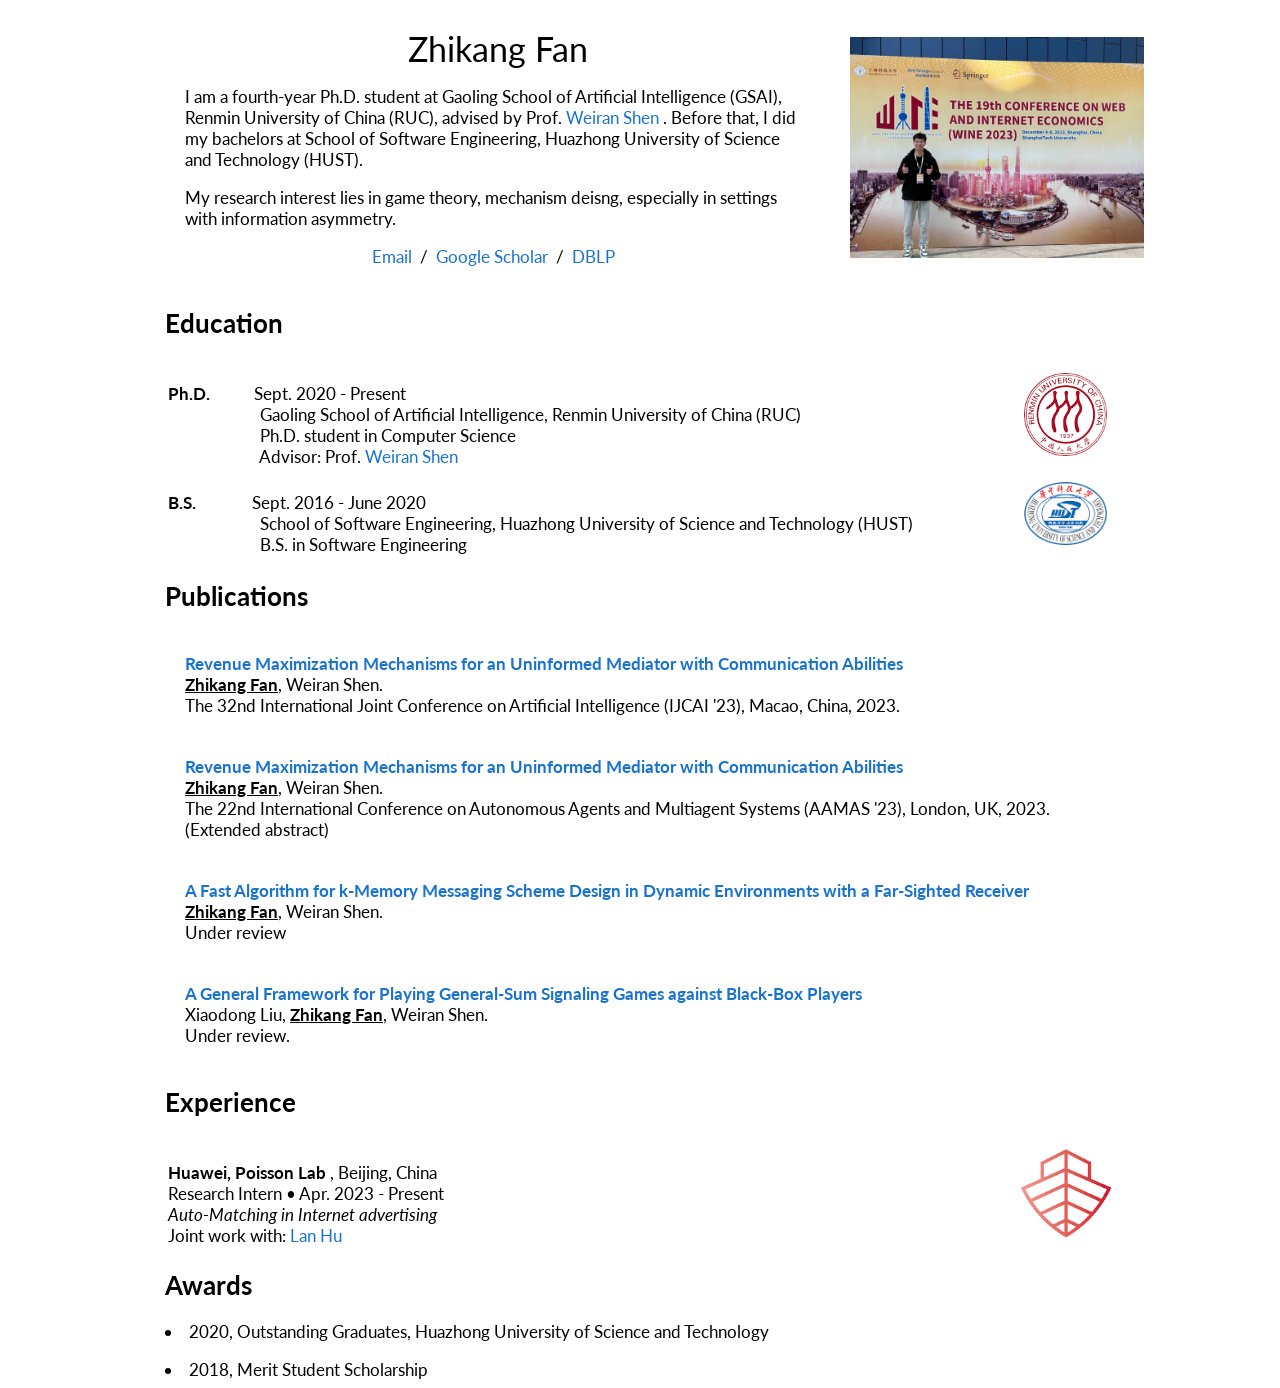
==== commit e3eb26a0: "update photo 2024.1" ====
--- a/index.html
+++ b/index.html
@@ -113,7 +113,7 @@
               </p>
             </td>
             <td width="100%">
-              <img src="images/photo.jpg" width="120%">
+              <img src="images/Zhikang_WINE.JPG" width="120%">
             </td>
           </tr>
         </table>
@@ -310,16 +310,17 @@
         <div class="w3-container w3-padding-32" id="award">
             <h2>Awards</h2>
             <p><li> 2020, Outstanding Graduates, Huazhong University of Science and Technology</p>
-            <p><li> 2018, Outstanding Student of Innovation, Huazhong University of Science and Technology</li></p>               
+            <!-- <p><li> 2018, Outstanding Student of Innovation, Huazhong University of Science and Technology</li></p>       -->
+            <p><li> 2018, Merit Student Scholarship</p>        
         </div> 
 
-        <!-- scholarships -->
+        <!-- scholarships 
         <div class="w3-container w3-padding-32" id="scholarships">
             <h2>Scholarships</h2>
-            <p><li> 2018, HNA Scholarship</p>
+            <p><li> 2018, Enterprise Scholarship</p>
             <p><li> 2018, Merit Student Scholarship</p>
             <br><br>
-        </div> 
+        </div> -->
         
 
        <script type="text/javascript">
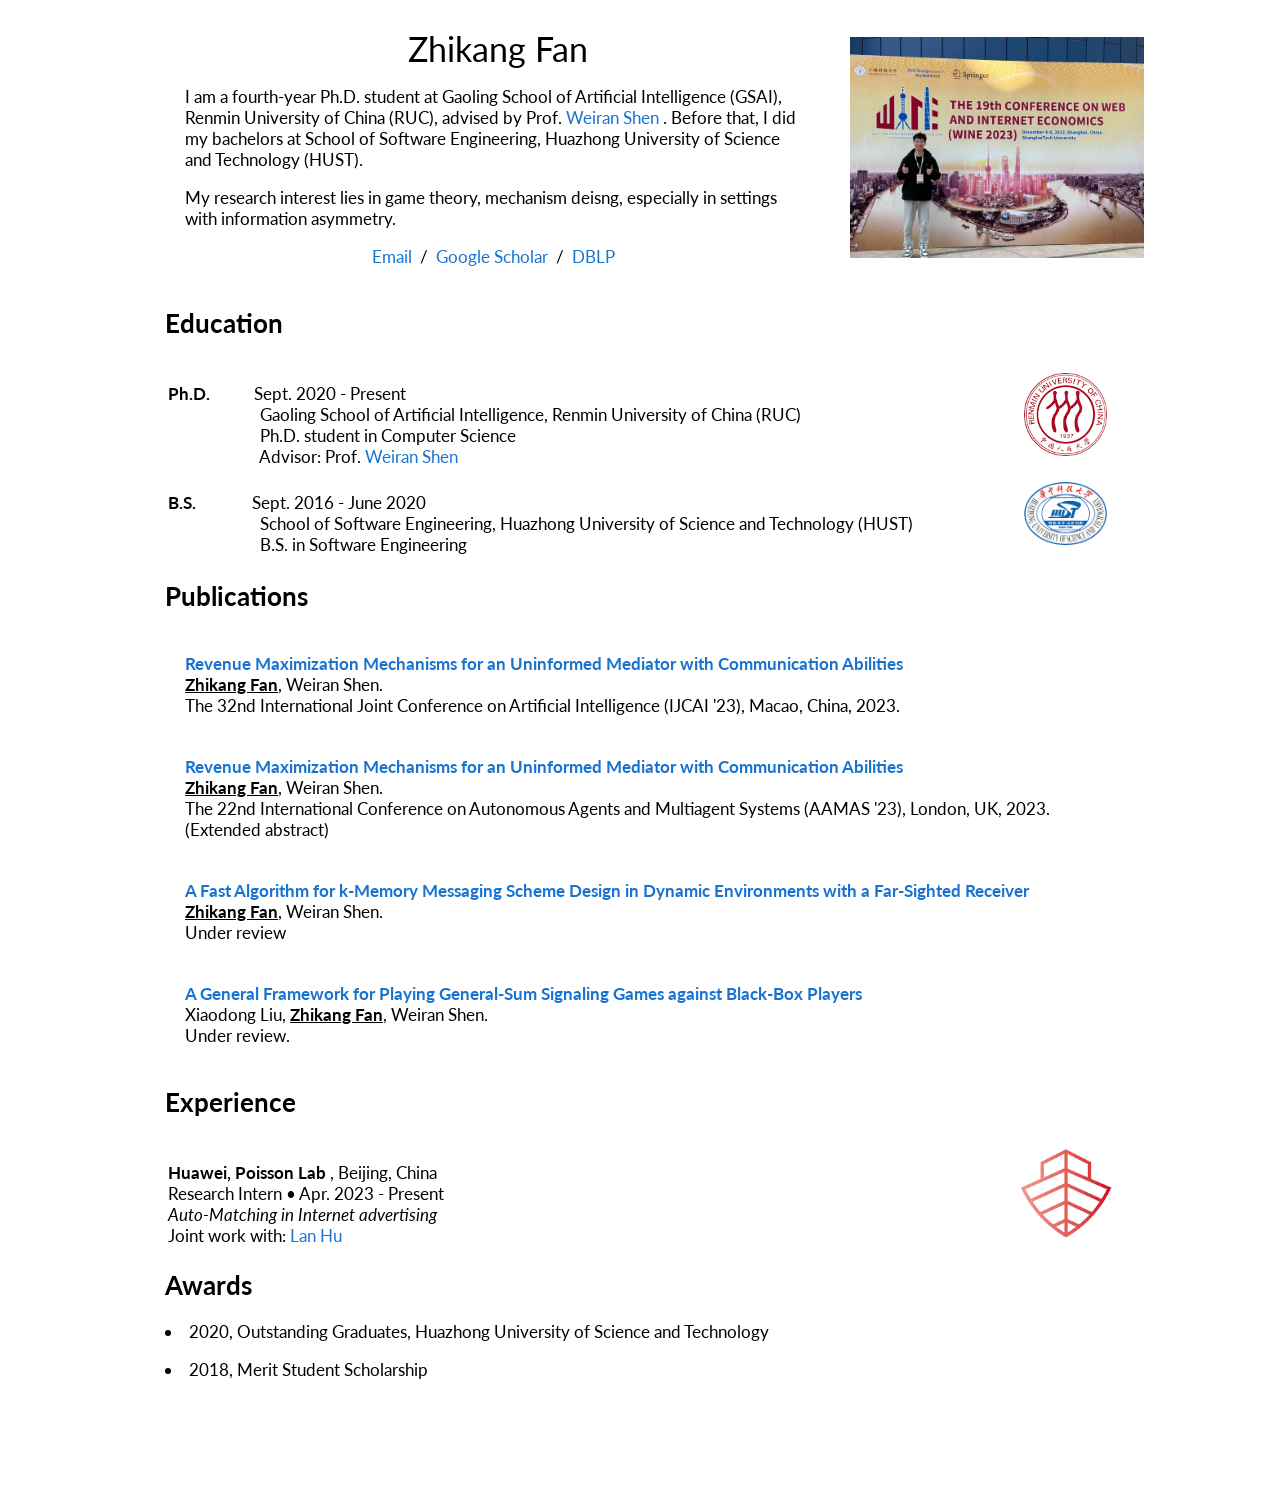
==== commit 94df41f1: "Adjust layout" ====
--- a/index.html
+++ b/index.html
@@ -311,7 +311,9 @@
             <h2>Awards</h2>
             <p><li> 2020, Outstanding Graduates, Huazhong University of Science and Technology</p>
             <!-- <p><li> 2018, Outstanding Student of Innovation, Huazhong University of Science and Technology</li></p>       -->
-            <p><li> 2018, Merit Student Scholarship</p>        
+            <p><li> 2018, Merit Student Scholarship</p>
+            <br><br>
+            <br><br>        
         </div> 
 
         <!-- scholarships 
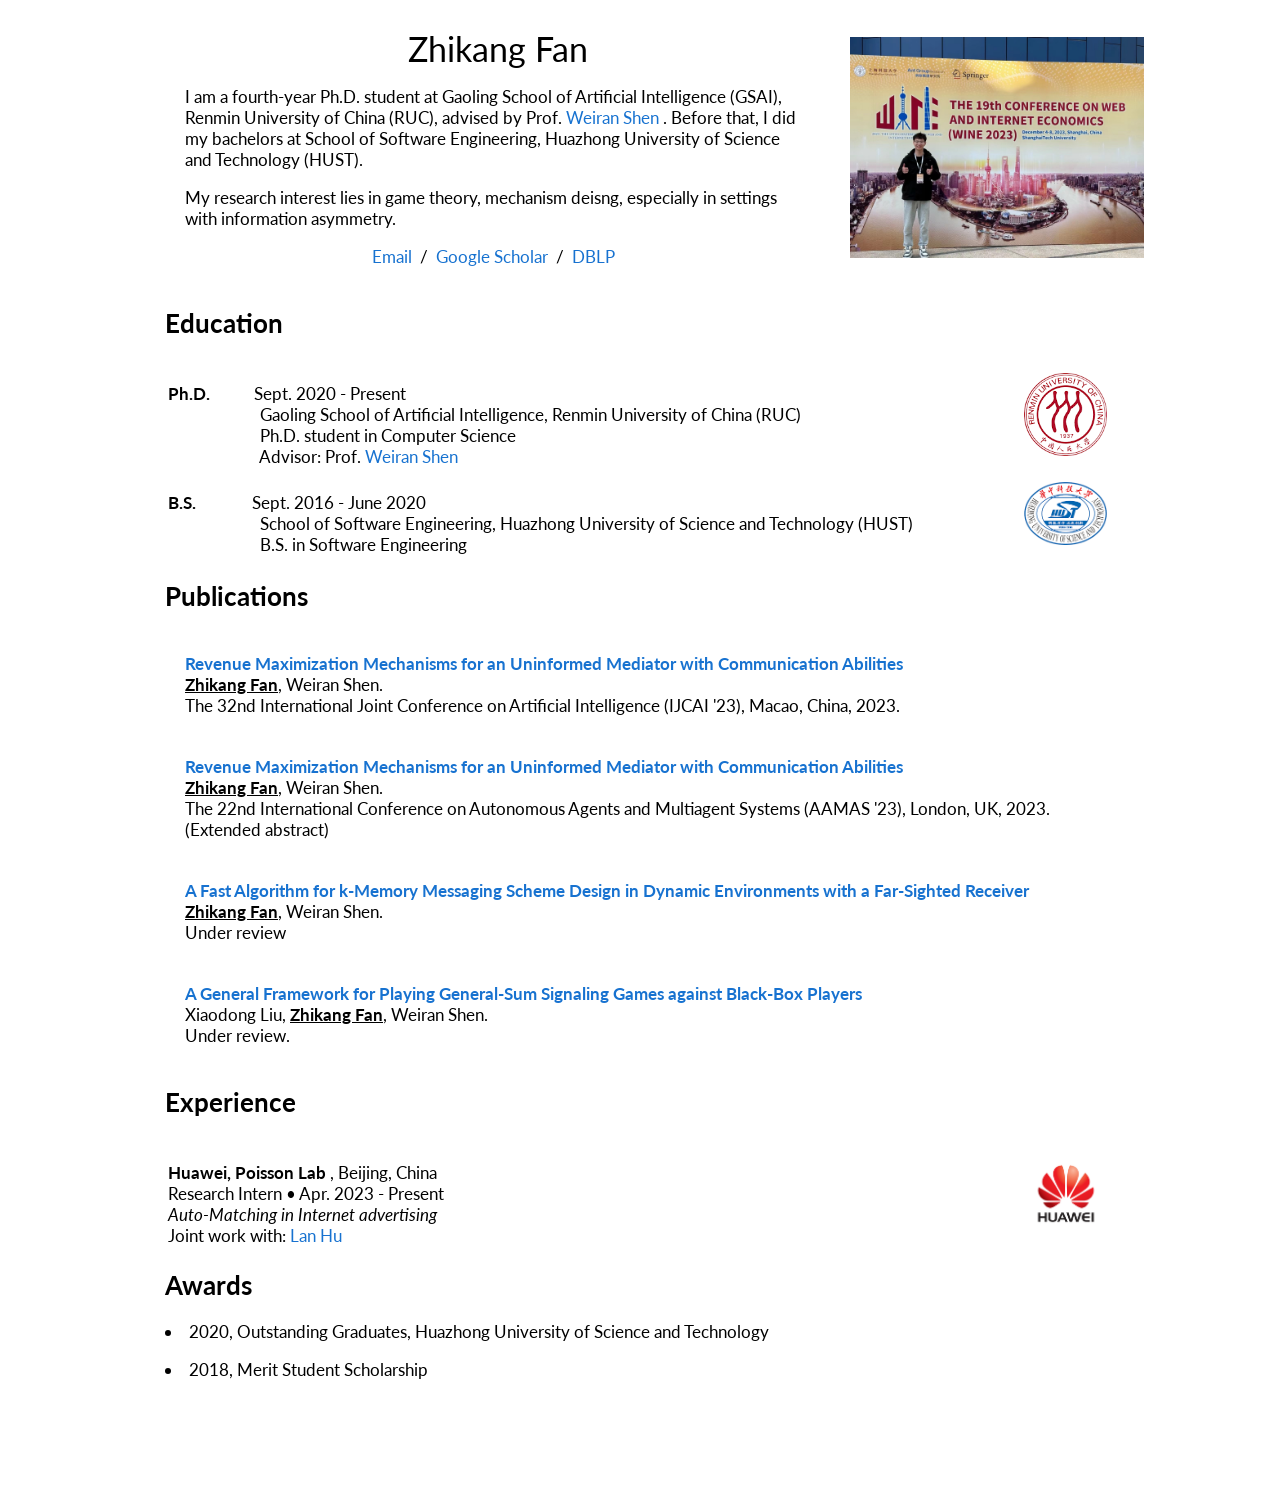
==== commit 6b297b0e: "logo" ====
--- a/index.html
+++ b/index.html
@@ -296,7 +296,7 @@
                       </td>
           
                       <td width="30%">
-                            <img src="images/noah.png" width="100%" style="display: block; margin-left: auto; margin-right: auto;">
+                            <img src="images/huaweilogo.png" width="100%" style="display: block; margin-left: auto; margin-right: auto;">
                       </td>
                   </tr>
                 </tbody>
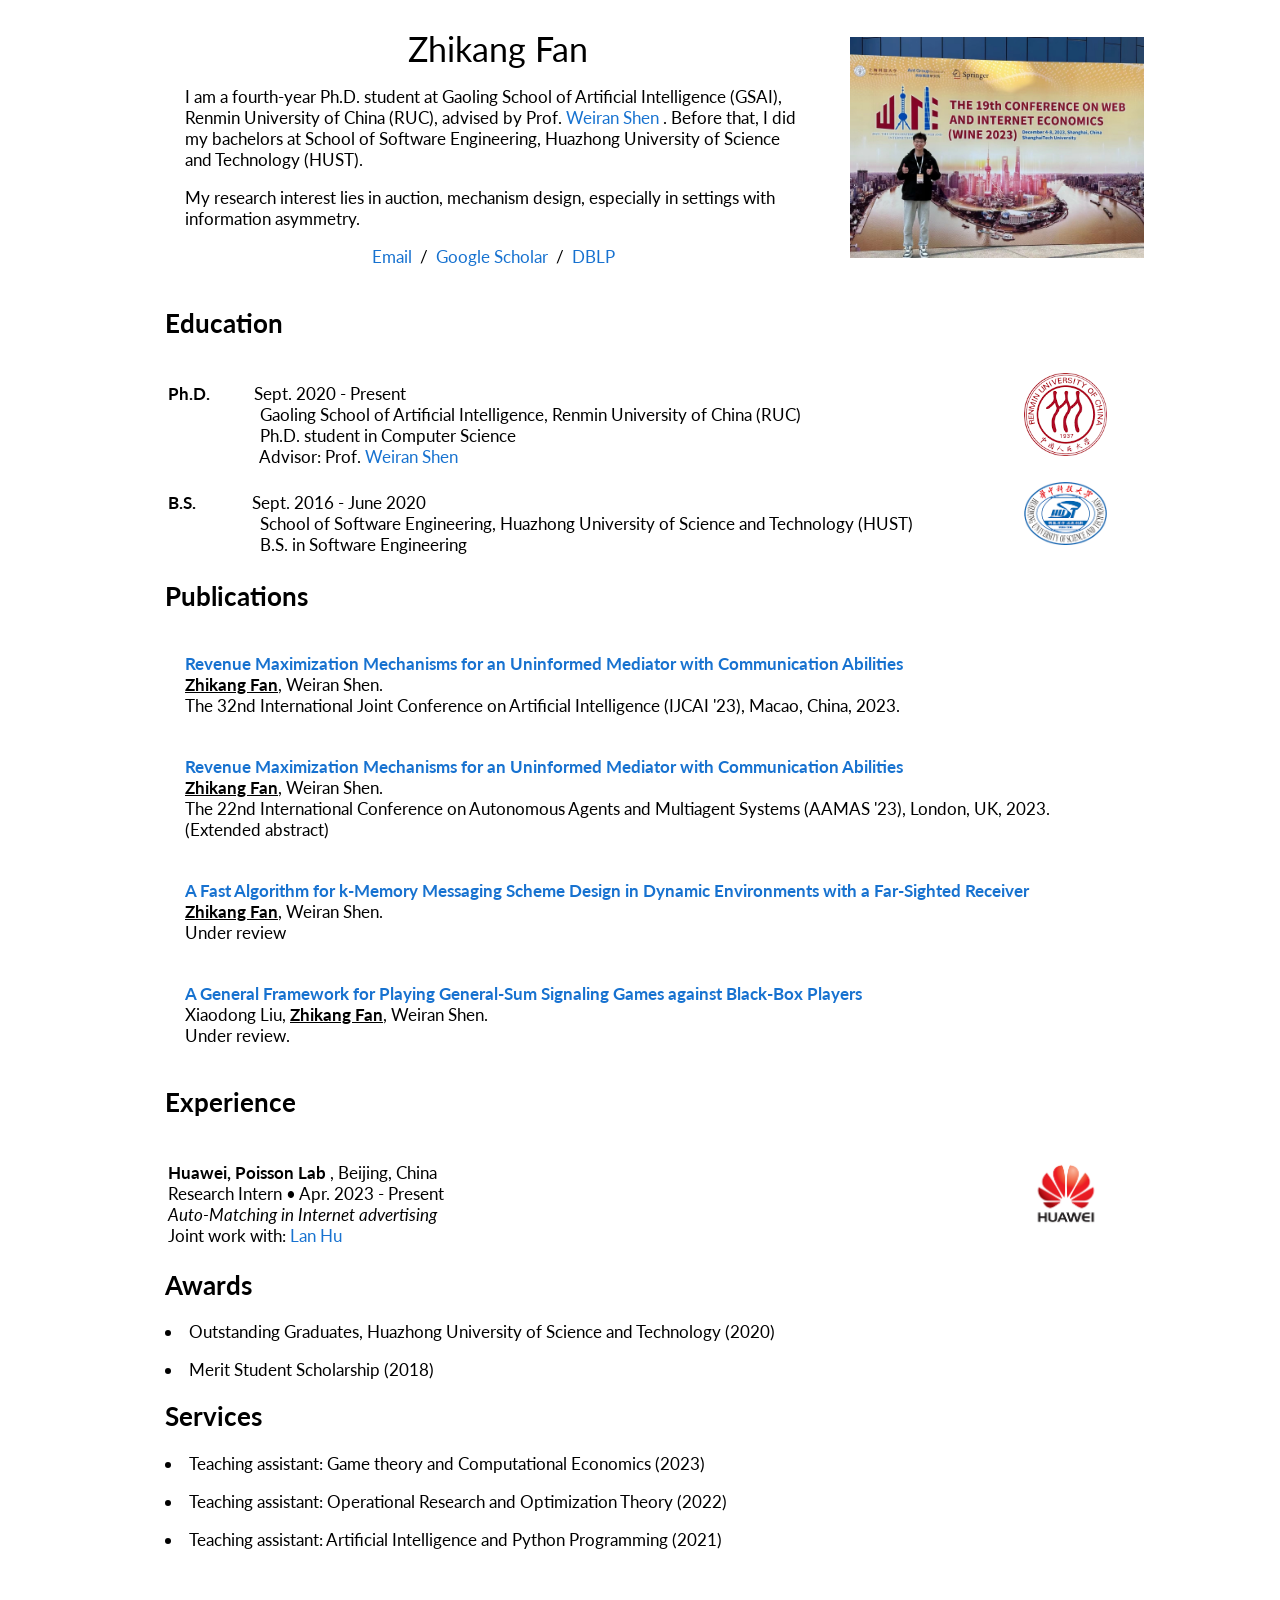
==== commit 07ef7061: "update info" ====
--- a/index.html
+++ b/index.html
@@ -97,7 +97,7 @@
                  
               </p>
               <p>
-                My research interest lies in game theory, mechanism deisng, especially in settings with information asymmetry.
+                My research interest lies in auction, mechanism design, especially in settings with information asymmetry.
                 
                 <!--I am fortunate to be a recipient of <a href="https://research.ibm.com/university/awards/fellowships.html">IBM PhD Fellowship </a>! -->
               </p>
@@ -309,20 +309,20 @@
         <!-- honors and awards -->  
         <div class="w3-container w3-padding-32" id="award">
             <h2>Awards</h2>
-            <p><li> 2020, Outstanding Graduates, Huazhong University of Science and Technology</p>
+            <p><li> Outstanding Graduates, Huazhong University of Science and Technology (2020) </p>
             <!-- <p><li> 2018, Outstanding Student of Innovation, Huazhong University of Science and Technology</li></p>       -->
-            <p><li> 2018, Merit Student Scholarship</p>
+            <p><li> Merit Student Scholarship (2018)</p>
+        </div> 
+
+        <!-- service  -->
+        <div class="w3-container w3-padding-32" id="scholarships">
+            <h2>Services</h2>
+            <p><li> Teaching assistant: Game theory and Computational Economics (2023) </p>
+            <p><li> Teaching assistant: Operational Research and Optimization Theory (2022) </p>
+            <p><li> Teaching assistant: Artificial Intelligence and Python Programming (2021) </p>    
             <br><br>
-            <br><br>        
+            <br><br> 
         </div> 
-
-        <!-- scholarships 
-        <div class="w3-container w3-padding-32" id="scholarships">
-            <h2>Scholarships</h2>
-            <p><li> 2018, Enterprise Scholarship</p>
-            <p><li> 2018, Merit Student Scholarship</p>
-            <br><br>
-        </div> -->
         
 
        <script type="text/javascript">
